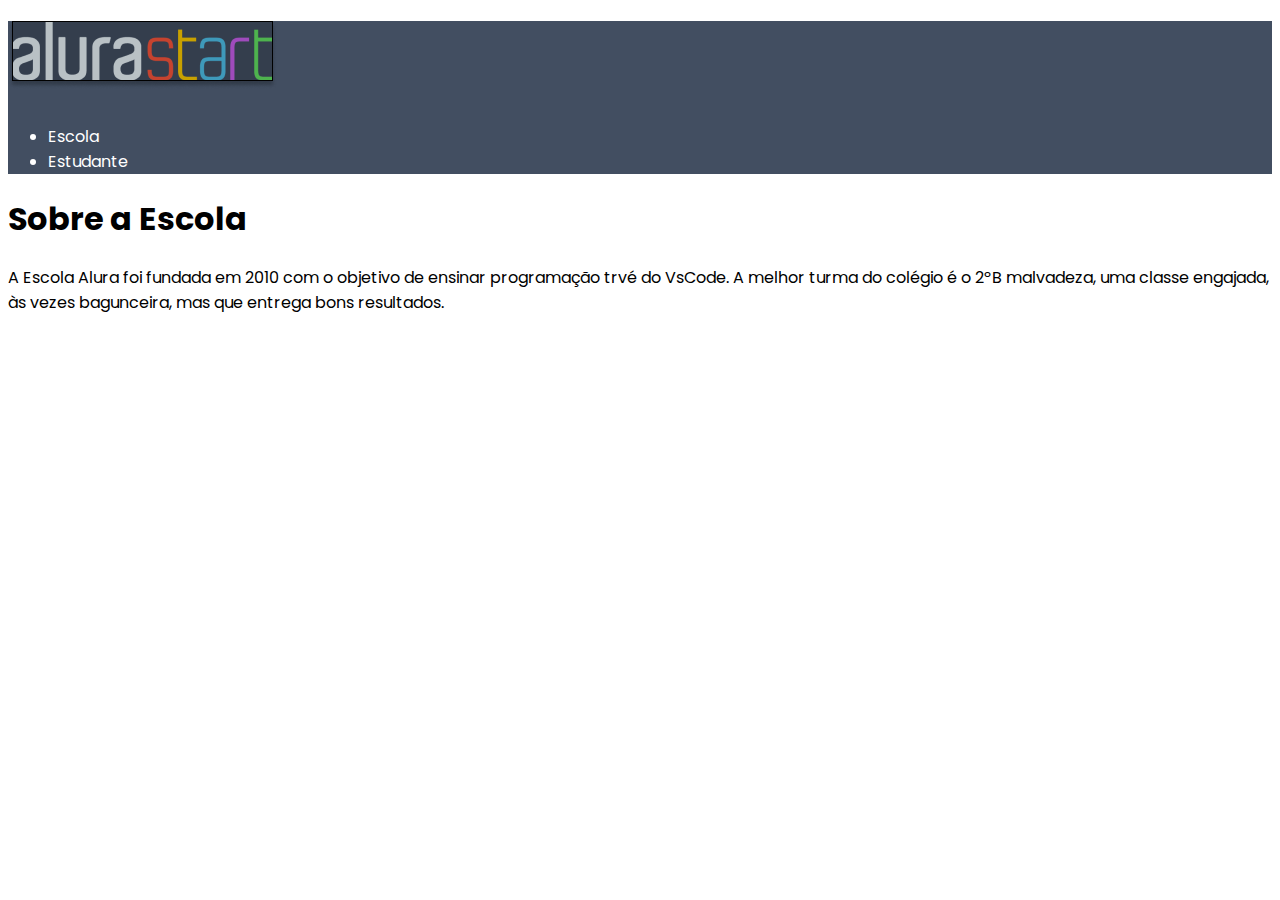
==== Gabriel 2ºB/alurastart/index.html @ 6901d87a "Add files via upload" ====
<!DOCTYPE html>
<html lang="pt-br">
<head>
    <meta charset="UTF-8">
    <meta http-equiv="X-UA-Compatible" content="IE=edge">
    <meta name="viewport" content="width=device-width, initial-scale=1.0">

    <link rel="preconnect" href="https://fonts.googleapis.com">
<link rel="preconnect" href="https://fonts.gstatic.com" crossorigin>
<link href="https://fonts.googleapis.com/css2?family=Poppins:ital,wght@0,100;0,200;0,300;0,400;0,500;0,600;0,700;0,800;0,900;1,100;1,200;1,300;1,400;1,500;1,600;1,700;1,800;1,900&display=swap" rel="stylesheet">
    <link rel="stylesheet" href="style.css">
    <title>Escola Alura</title>
</head>
<body>
    <header class="cabecalho">
        <h1>
            <img class="cabecalho-imagem" src="alurastart logo 1.png" alt="">
        </h1>
        <ul class="cabecalho-lista-item">
            <li class="cabecalho-lista-item">Escola</li>
            <li class="cabecalho-lista-item">Estudante</li>
        </ul>
    </header>
    <div>
        <h1>Sobre a Escola</h1>
    A Escola Alura foi fundada em 2010 com o objetivo de ensinar programação trvé do VsCode.
    A melhor turma do colégio é o 2ºB malvadeza, uma classe engajada, às vezes bagunceira, mas que entrega bons resultados.
    </div>
    
</body>
</html>
---- Gabriel 2ºB/alurastart/style.css ----
header{
    background-color: #424E61;
    color: white;
}
  
body{
    font-family: 'Poppins' ,sans-serif;
}
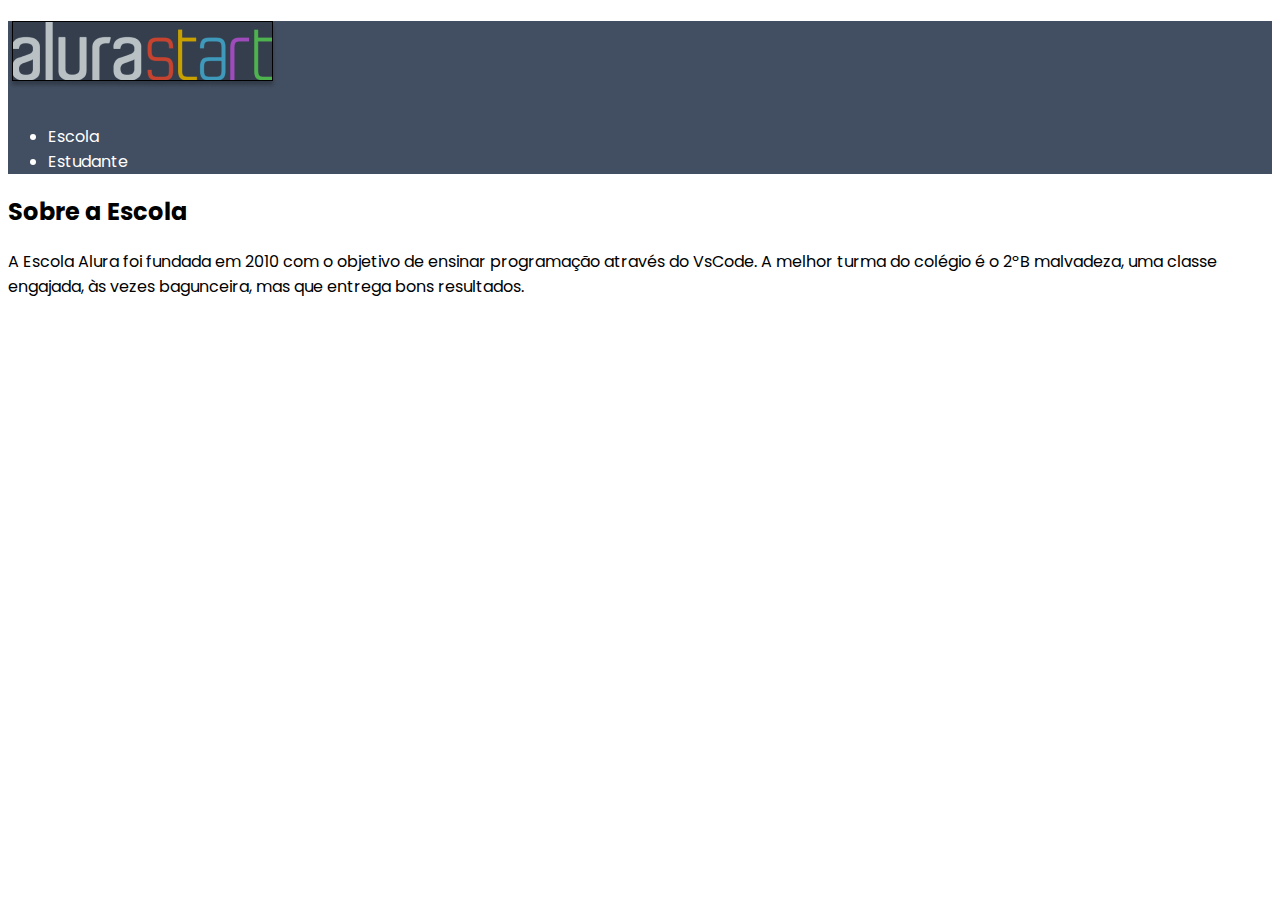
==== commit da962bf3: "Update index.html" ====
--- a/Gabriel 2ºB/alurastart/index.html
+++ b/Gabriel 2ºB/alurastart/index.html
@@ -21,11 +21,14 @@
             <li class="cabecalho-lista-item">Estudante</li>
         </ul>
     </header>
+    <section class="escola">
     <div>
-        <h1>Sobre a Escola</h1>
-    A Escola Alura foi fundada em 2010 com o objetivo de ensinar programação trvé do VsCode.
+        <h2 class="escola-titulo">Sobre a Escola</h2>
+        <p class="escola-titulo-um" ></p>
+        <p classs="escola-titulo-dois"></p>
+    A Escola Alura foi fundada em 2010 com o objetivo de ensinar programação através do VsCode.
     A melhor turma do colégio é o 2ºB malvadeza, uma classe engajada, às vezes bagunceira, mas que entrega bons resultados.
     </div>
-    
+    </section>
 </body>
-</html>+</html>
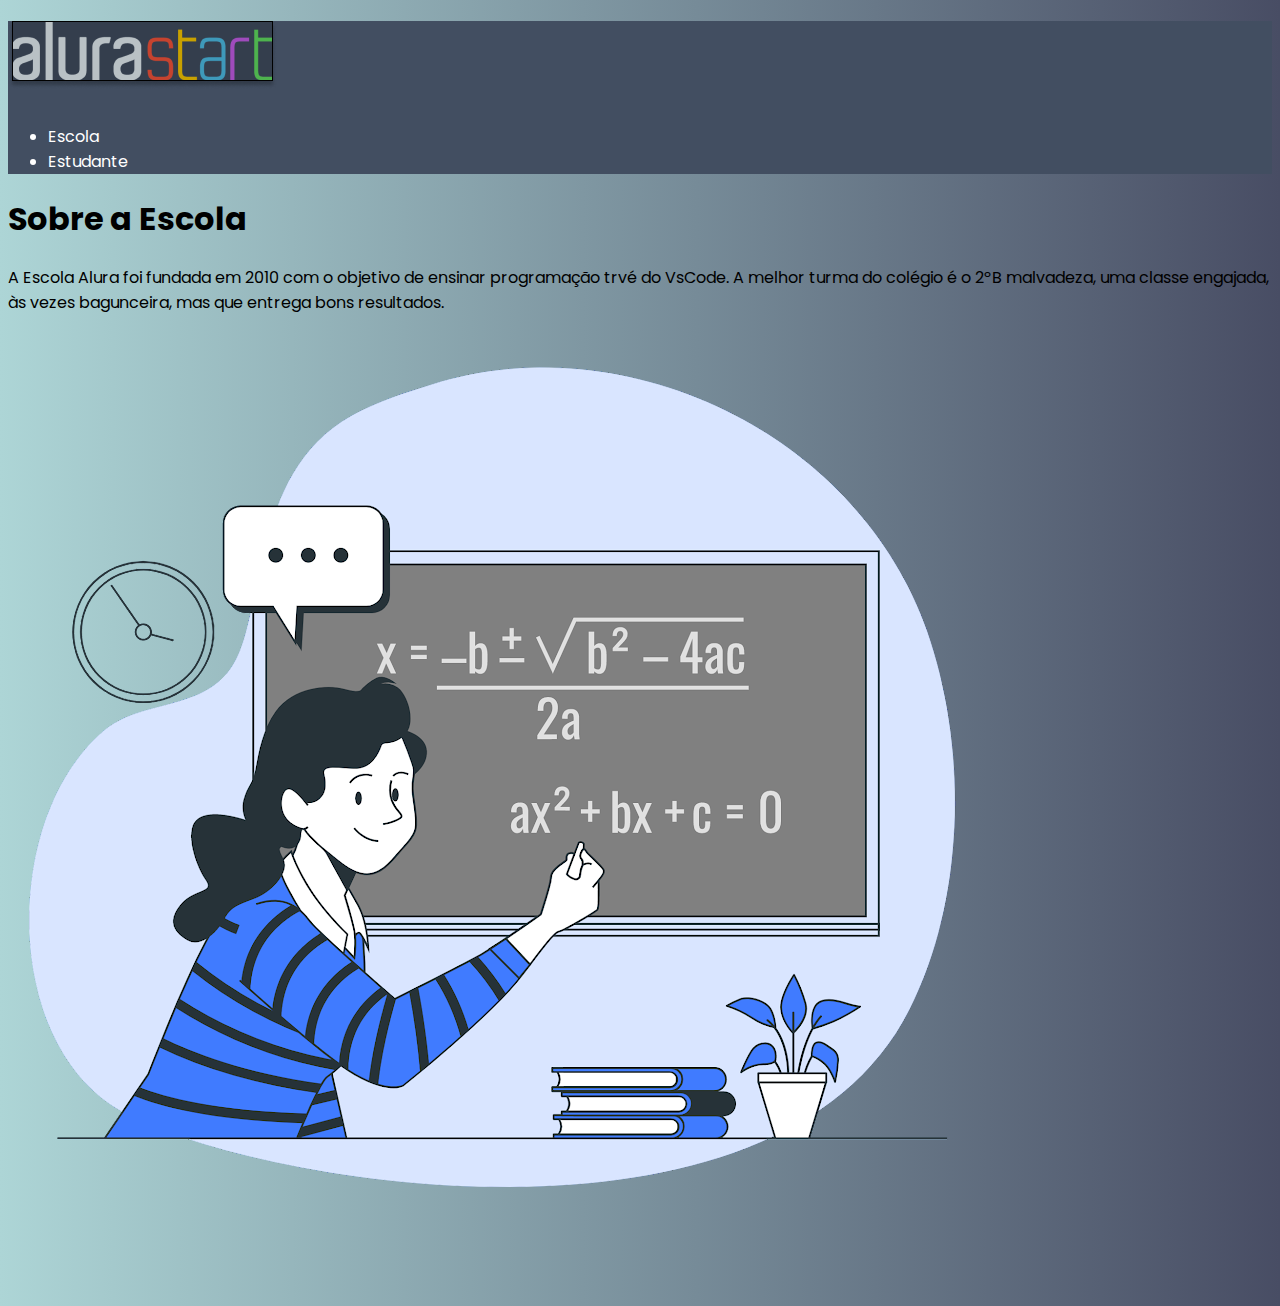
==== commit 6b96109b: "Add files via upload" ====
--- a/Gabriel 2ºB/alurastart/index.html
+++ b/Gabriel 2ºB/alurastart/index.html
@@ -12,6 +12,7 @@
     <title>Escola Alura</title>
 </head>
 <body>
+    <section class="escola">
     <header class="cabecalho">
         <h1>
             <img class="cabecalho-imagem" src="alurastart logo 1.png" alt="">
@@ -21,14 +22,12 @@
             <li class="cabecalho-lista-item">Estudante</li>
         </ul>
     </header>
-    <section class="escola">
     <div>
-        <h2 class="escola-titulo">Sobre a Escola</h2>
-        <p class="escola-titulo-um" ></p>
-        <p classs="escola-titulo-dois"></p>
-    A Escola Alura foi fundada em 2010 com o objetivo de ensinar programação através do VsCode.
+        <h1>Sobre a Escola</h1>
+    A Escola Alura foi fundada em 2010 com o objetivo de ensinar programação trvé do VsCode.
     A melhor turma do colégio é o 2ºB malvadeza, uma classe engajada, às vezes bagunceira, mas que entrega bons resultados.
     </div>
-    </section>
+    <img src="Formula-bro.png">
+</section>
 </body>
-</html>
+</html>--- a/Gabriel 2ºB/alurastart/style.css
+++ b/Gabriel 2ºB/alurastart/style.css
@@ -1,9 +1,12 @@
 header{
     background-color: #424E61;
-    color: white;
+    color: rgb(255, 255, 255);
 }
   
 body{
     font-family: 'Poppins' ,sans-serif;
 }
 
+body{
+    background-image: linear-gradient(to right, rgb(173, 213, 214), #484d64)
+}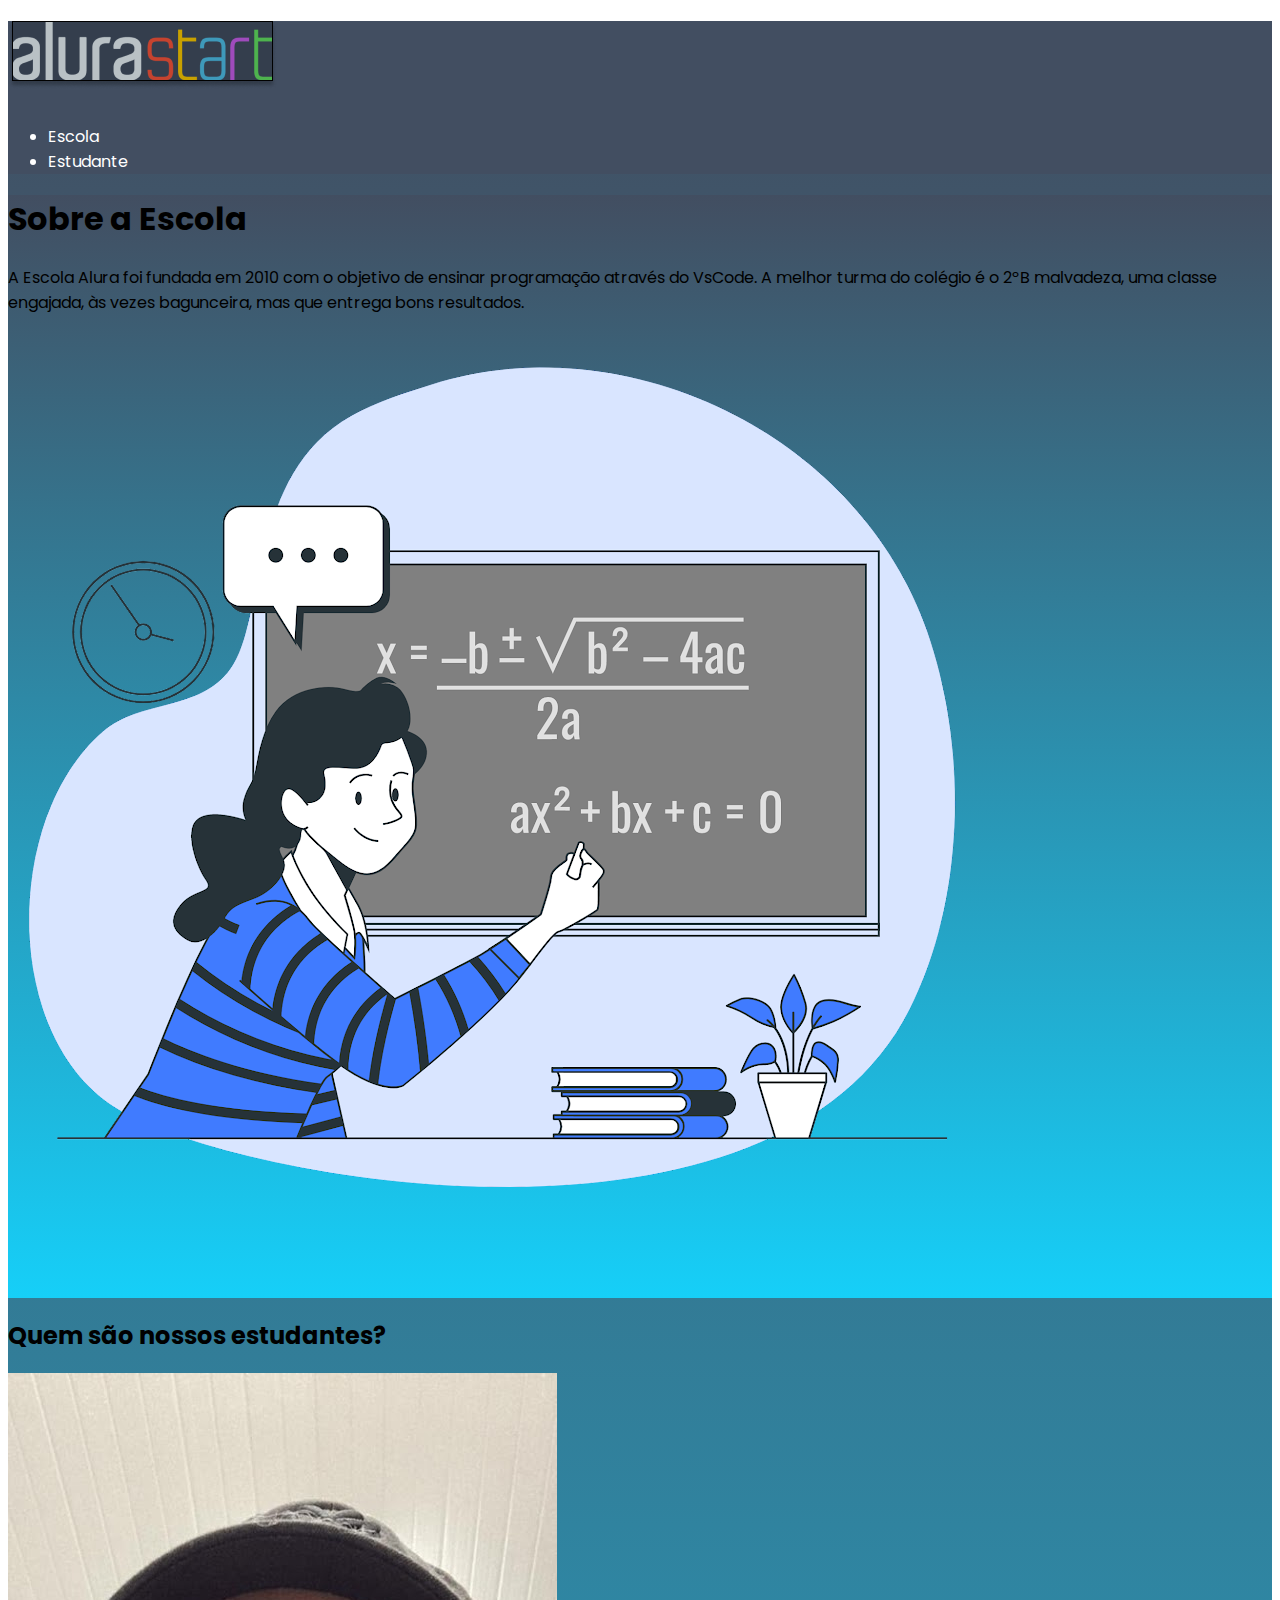
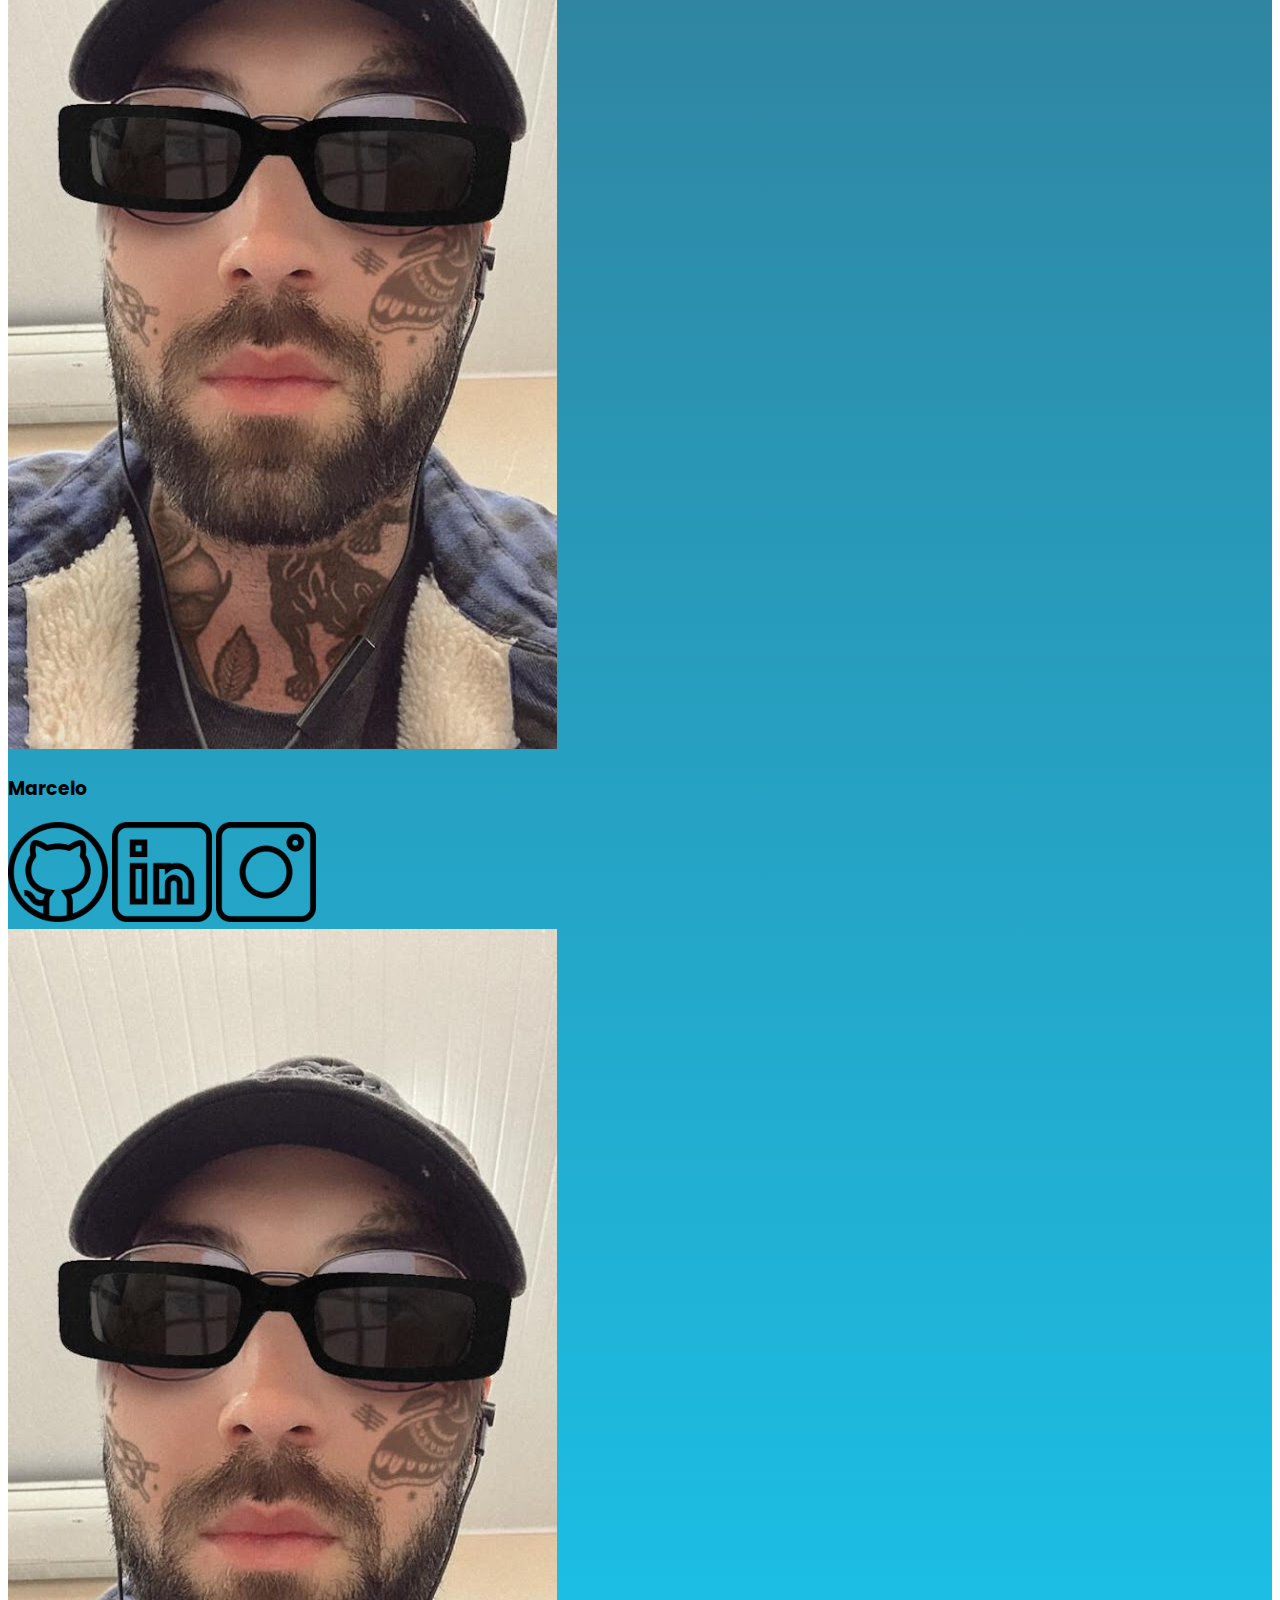
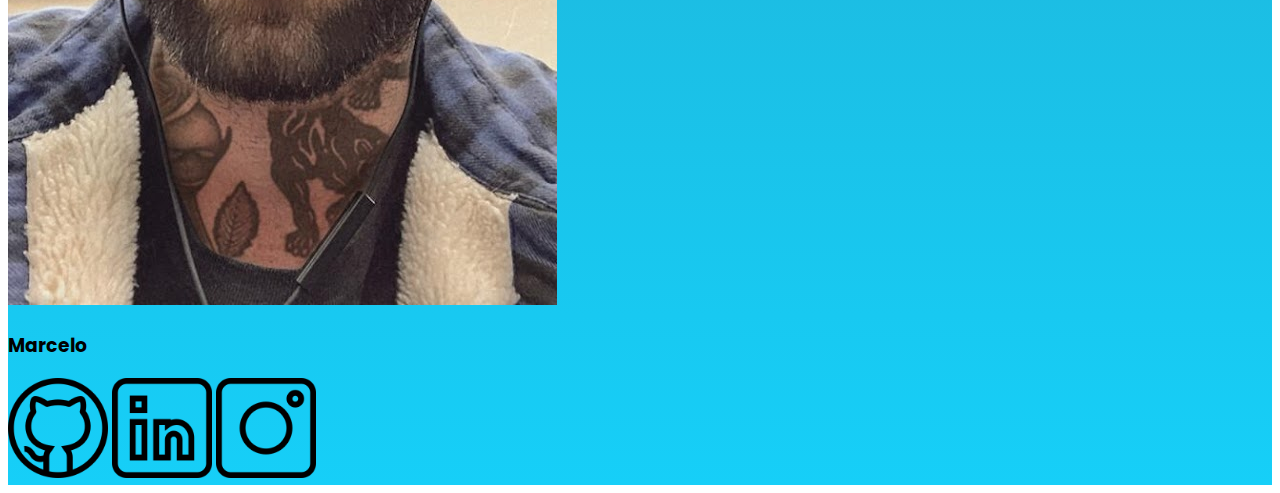
==== commit e6c90714: "Add files via upload" ====
--- a/Gabriel 2ºB/alurastart/index.html
+++ b/Gabriel 2ºB/alurastart/index.html
@@ -22,12 +22,39 @@
             <li class="cabecalho-lista-item">Estudante</li>
         </ul>
     </header>
+    <section class="escola">
     <div>
         <h1>Sobre a Escola</h1>
-    A Escola Alura foi fundada em 2010 com o objetivo de ensinar programação trvé do VsCode.
+    A Escola Alura foi fundada em 2010 com o objetivo de ensinar programação através do VsCode.
     A melhor turma do colégio é o 2ºB malvadeza, uma classe engajada, às vezes bagunceira, mas que entrega bons resultados.
     </div>
-    <img src="Formula-bro.png">
+    <img src="Formula-bro.png" alt="imgem que representa">
 </section>
+
+<section class="estudante">
+    <h2 class="estudante-titulo">Quem são nossos estudantes?</h2>
+    <div class="estudante-todos">
+        <span></span>
+        <div class="estudante-div">
+            <img class="estudante-imagem" src="Marcelo.jpeg" alt="foto do marcelo">
+            <h3 class="estudante-nome">Marcelo</h3>
+            <a href="https://github.com/marcelopaludetto"><img class="estudante-icone" src="github.png"
+                    alt="icone github"></a>
+            <a href="https://linkedin.com/marcelopaludetto"><img class="estudante-icone" src="linkedin.png"
+                    alt="icone linkedin"></a>
+            <a href="https://instagram.com/marcelopaludetto"><img class="estudante-icone" src="instagram.png"
+                    alt="icone instagram"></a>
+        </div>
+        <div class="estudante-div">
+            <img class="estudante-imagem" src="Marcelo.jpeg" alt="foto do marcelo">
+            <h3 class="estudante-nome">Marcelo</h3>
+            <a href="https://github.com/marcelopaludetto"><img class="estudante-icone" src="github.png"
+                    alt="icone github"></a>
+            <a href="https://linkedin.com/marcelopaludetto"><img class="estudante-icone" src="linkedin.png"
+                    alt="icone linkedin"></a>
+            <a href="https://instagram.com/marcelopaludetto"><img class="estudante-icone" src="instagram.png"
+                    alt="icone instagram"></a>
+        </div>
+    </section>
 </body>
 </html>--- a/Gabriel 2ºB/alurastart/style.css
+++ b/Gabriel 2ºB/alurastart/style.css
@@ -7,6 +7,15 @@
     font-family: 'Poppins' ,sans-serif;
 }
 
-body{
-    background-image: linear-gradient(to right, rgb(173, 213, 214), #484d64)
+.escola{
+    background-image: linear-gradient(#424E61,#16CFF8);
+}
+
+.estudante{
+background-image: darkgrey;
+}
+
+.estudante-icone{
+ width: 100px;
+ height: 100px;
 }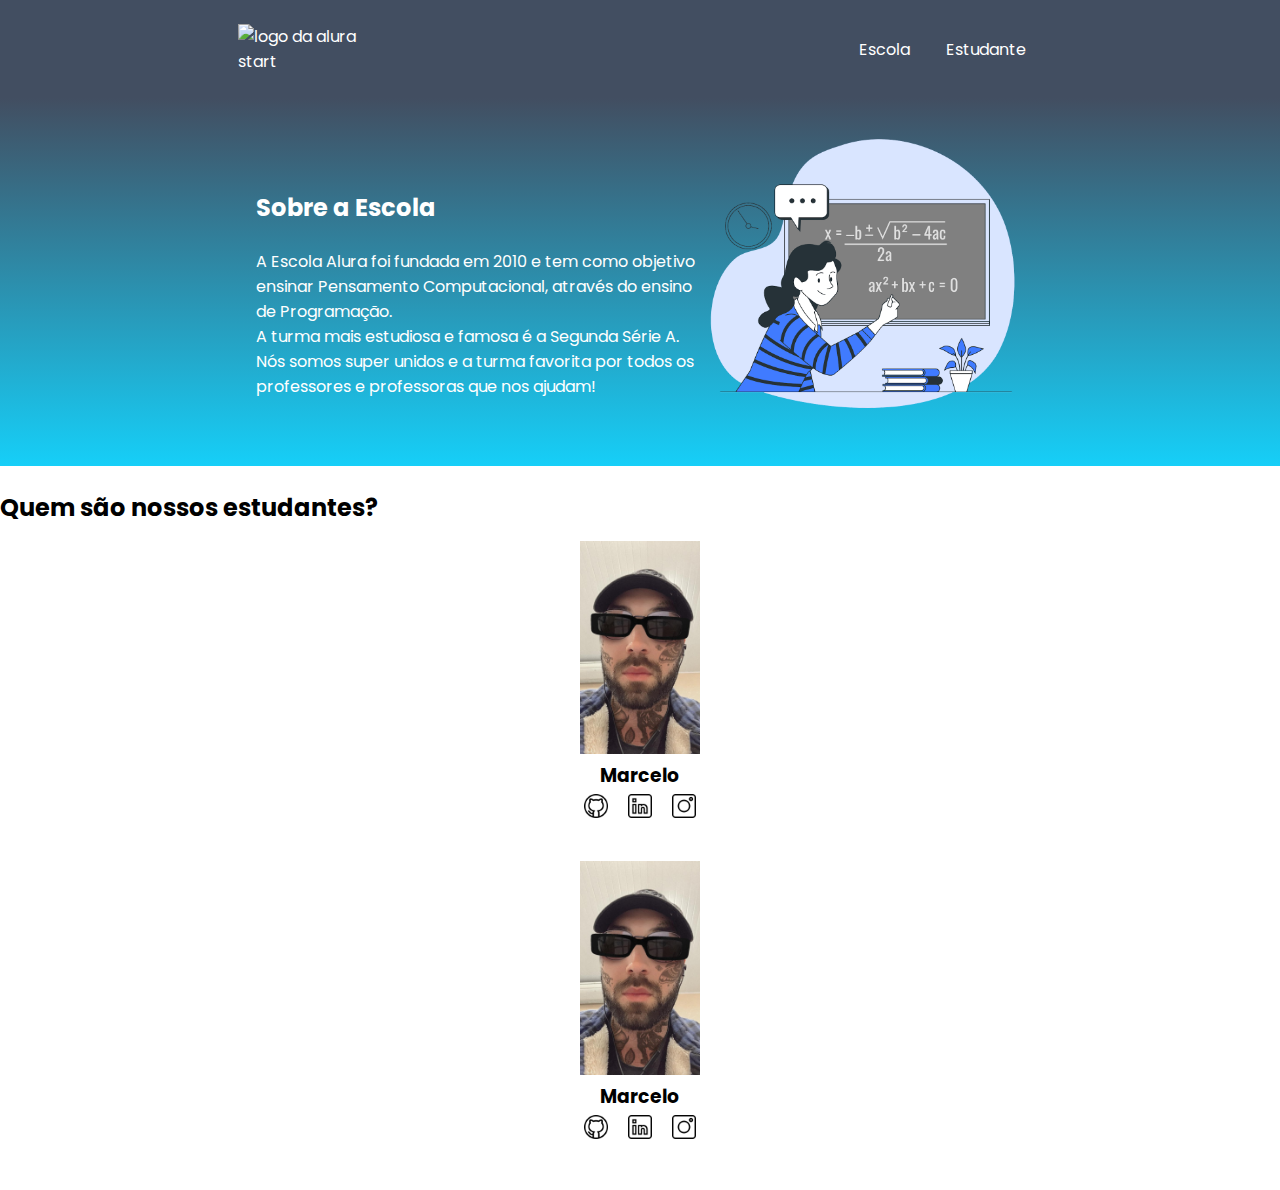
==== commit caec6280: "Add files via upload" ====
--- a/Gabriel 2ºB/alurastart/index.html
+++ b/Gabriel 2ºB/alurastart/index.html
@@ -1,60 +1,63 @@
 <!DOCTYPE html>
 <html lang="pt-br">
+
 <head>
     <meta charset="UTF-8">
     <meta http-equiv="X-UA-Compatible" content="IE=edge">
     <meta name="viewport" content="width=device-width, initial-scale=1.0">
+    <title>Equipe Alura Start</title>
+    <link rel="stylesheet" href="style.css">
+    <link rel="preconnect" href="https://fonts.googleapis.com">
+    <link rel="preconnect" href="https://fonts.gstatic.com"; crossorigin>
+    <link href="https://fonts.googleapis.com/css2?family=Poppins&display=swap"; rel="stylesheet">
+</head>
 
-    <link rel="preconnect" href="https://fonts.googleapis.com">
-<link rel="preconnect" href="https://fonts.gstatic.com" crossorigin>
-<link href="https://fonts.googleapis.com/css2?family=Poppins:ital,wght@0,100;0,200;0,300;0,400;0,500;0,600;0,700;0,800;0,900;1,100;1,200;1,300;1,400;1,500;1,600;1,700;1,800;1,900&display=swap" rel="stylesheet">
-    <link rel="stylesheet" href="style.css">
-    <title>Escola Alura</title>
-</head>
 <body>
-    <section class="escola">
     <header class="cabecalho">
-        <h1>
-            <img class="cabecalho-imagem" src="alurastart logo 1.png" alt="">
-        </h1>
-        <ul class="cabecalho-lista-item">
+        <img class="cabecalho-imagem" src="alurastart logo.png" alt="logo da alura start">
+        <ul class="cabecalho-lista">
             <li class="cabecalho-lista-item">Escola</li>
             <li class="cabecalho-lista-item">Estudante</li>
         </ul>
     </header>
     <section class="escola">
-    <div>
-        <h1>Sobre a Escola</h1>
-    A Escola Alura foi fundada em 2010 com o objetivo de ensinar programação através do VsCode.
-    A melhor turma do colégio é o 2ºB malvadeza, uma classe engajada, às vezes bagunceira, mas que entrega bons resultados.
-    </div>
-    <img src="Formula-bro.png" alt="imgem que representa">
-</section>
+        <div class="escola-div-conteudo">
+            <h2 class="escola-titulo">Sobre a Escola</h2>
+            <p class="escola-texto-um">A Escola Alura foi fundada em 2010 e tem como objetivo ensinar Pensamento
+                Computacional, através do ensino de Programação.</p>
+            <p class="escola-texto-dois">A turma mais estudiosa e famosa é a Segunda Série A. Nós somos super unidos e a
+                turma favorita por todos os professores e professoras que nos ajudam!</p>
+        </div>
+        <img class="escola-imagem" src="Formula-bro.png" alt="imagem professora">
+    </section>
 
-<section class="estudante">
-    <h2 class="estudante-titulo">Quem são nossos estudantes?</h2>
-    <div class="estudante-todos">
-        <span></span>
-        <div class="estudante-div">
-            <img class="estudante-imagem" src="Marcelo.jpeg" alt="foto do marcelo">
-            <h3 class="estudante-nome">Marcelo</h3>
-            <a href="https://github.com/marcelopaludetto"><img class="estudante-icone" src="github.png"
-                    alt="icone github"></a>
-            <a href="https://linkedin.com/marcelopaludetto"><img class="estudante-icone" src="linkedin.png"
-                    alt="icone linkedin"></a>
-            <a href="https://instagram.com/marcelopaludetto"><img class="estudante-icone" src="instagram.png"
-                    alt="icone instagram"></a>
-        </div>
-        <div class="estudante-div">
-            <img class="estudante-imagem" src="Marcelo.jpeg" alt="foto do marcelo">
-            <h3 class="estudante-nome">Marcelo</h3>
-            <a href="https://github.com/marcelopaludetto"><img class="estudante-icone" src="github.png"
-                    alt="icone github"></a>
-            <a href="https://linkedin.com/marcelopaludetto"><img class="estudante-icone" src="linkedin.png"
-                    alt="icone linkedin"></a>
-            <a href="https://instagram.com/marcelopaludetto"><img class="estudante-icone" src="instagram.png"
-                    alt="icone instagram"></a>
+    <section class="estudante">
+        <h2 class="estudante-titulo">Quem são nossos estudantes?</h2>
+        <div class="estudante-todos">
+            <span></span>
+            <div class="estudante-div">
+                <img class="estudante-imagem" src="Marcelo.jpeg" alt="foto do marcelo">
+                <h3 class="estudante-nome">Marcelo</h3>
+                <a href="https://github.com/marcelopaludetto"><img class="estudante-icone" src="github.png"
+                        alt="icone github"></a>
+                <a href="https://linkedin.com/marcelopaludetto"><img class="estudante-icone" src="linkedin.png"
+                        alt="icone linkedin"></a>
+                <a href="https://instagram.com/marcelopaludetto"><img class="estudante-icone" src="instagram.png"
+                        alt="icone instagram"></a>
+            </div>
+            <div class="estudante-div">
+                <img class="estudante-imagem" src="Marcelo.jpeg" alt="foto do marcelo">
+                <h3 class="estudante-nome">Marcelo</h3>
+                <a href="https://github.com/marcelopaludetto"><img class="estudante-icone" src="github.png"
+                        alt="icone github"></a>
+                <a href="https://linkedin.com/marcelopaludetto"><img class="estudante-icone" src="linkedin.png"
+                        alt="icone linkedin"></a>
+                <a href="https://instagram.com/marcelopaludetto"><img class="estudante-icone" src="instagram.png"
+                        alt="icone instagram"></a>
+            </div>
+
         </div>
     </section>
 </body>
+
 </html>--- a/Gabriel 2ºB/alurastart/style.css
+++ b/Gabriel 2ºB/alurastart/style.css
@@ -1,21 +1,63 @@
-header{
+*{
+    margin: 0;
+    padding: 0;
+}
+body {
+    font-family: 'Poppins', sans-serif;
+}
+.cabecalho {
     background-color: #424E61;
-    color: rgb(255, 255, 255);
+    color: white;
+    display: flex;
+    justify-content: space-around;
+    align-items: center;
+    padding: 24px 0;
 }
-  
-body{
-    font-family: 'Poppins' ,sans-serif;
+
+.cabecalho-imagem{
+    width: 10%;
+}
+
+.cabecalho-lista-item{
+    display: inline-block;
+    margin: 0 16px;
+    font-size: 16px;
+}
+
+.escola-imagem{
+    width: 25%;
 }
 
 .escola{
     background-image: linear-gradient(#424E61,#16CFF8);
+    color:white;
+    display: flex;
+    justify-content: center;
+    align-items: center;
+    padding: 24px 0;
+}
+
+.escola-div-conteudo{
+    width: 35%;
+}
+
+.escola-titulo{
+    padding: 24px 0;
 }
 
 .estudante{
-background-image: darkgrey;
+    padding: 24px 0;
+}
+.estudante-imagem{
+    width: 120px;
 }
 
 .estudante-icone{
- width: 100px;
- height: 100px;
+    width: 24px;
+    padding: 4px 8px;
+}
+
+.estudante-div{
+    text-align: center;
+    padding: 16px 0;
 }